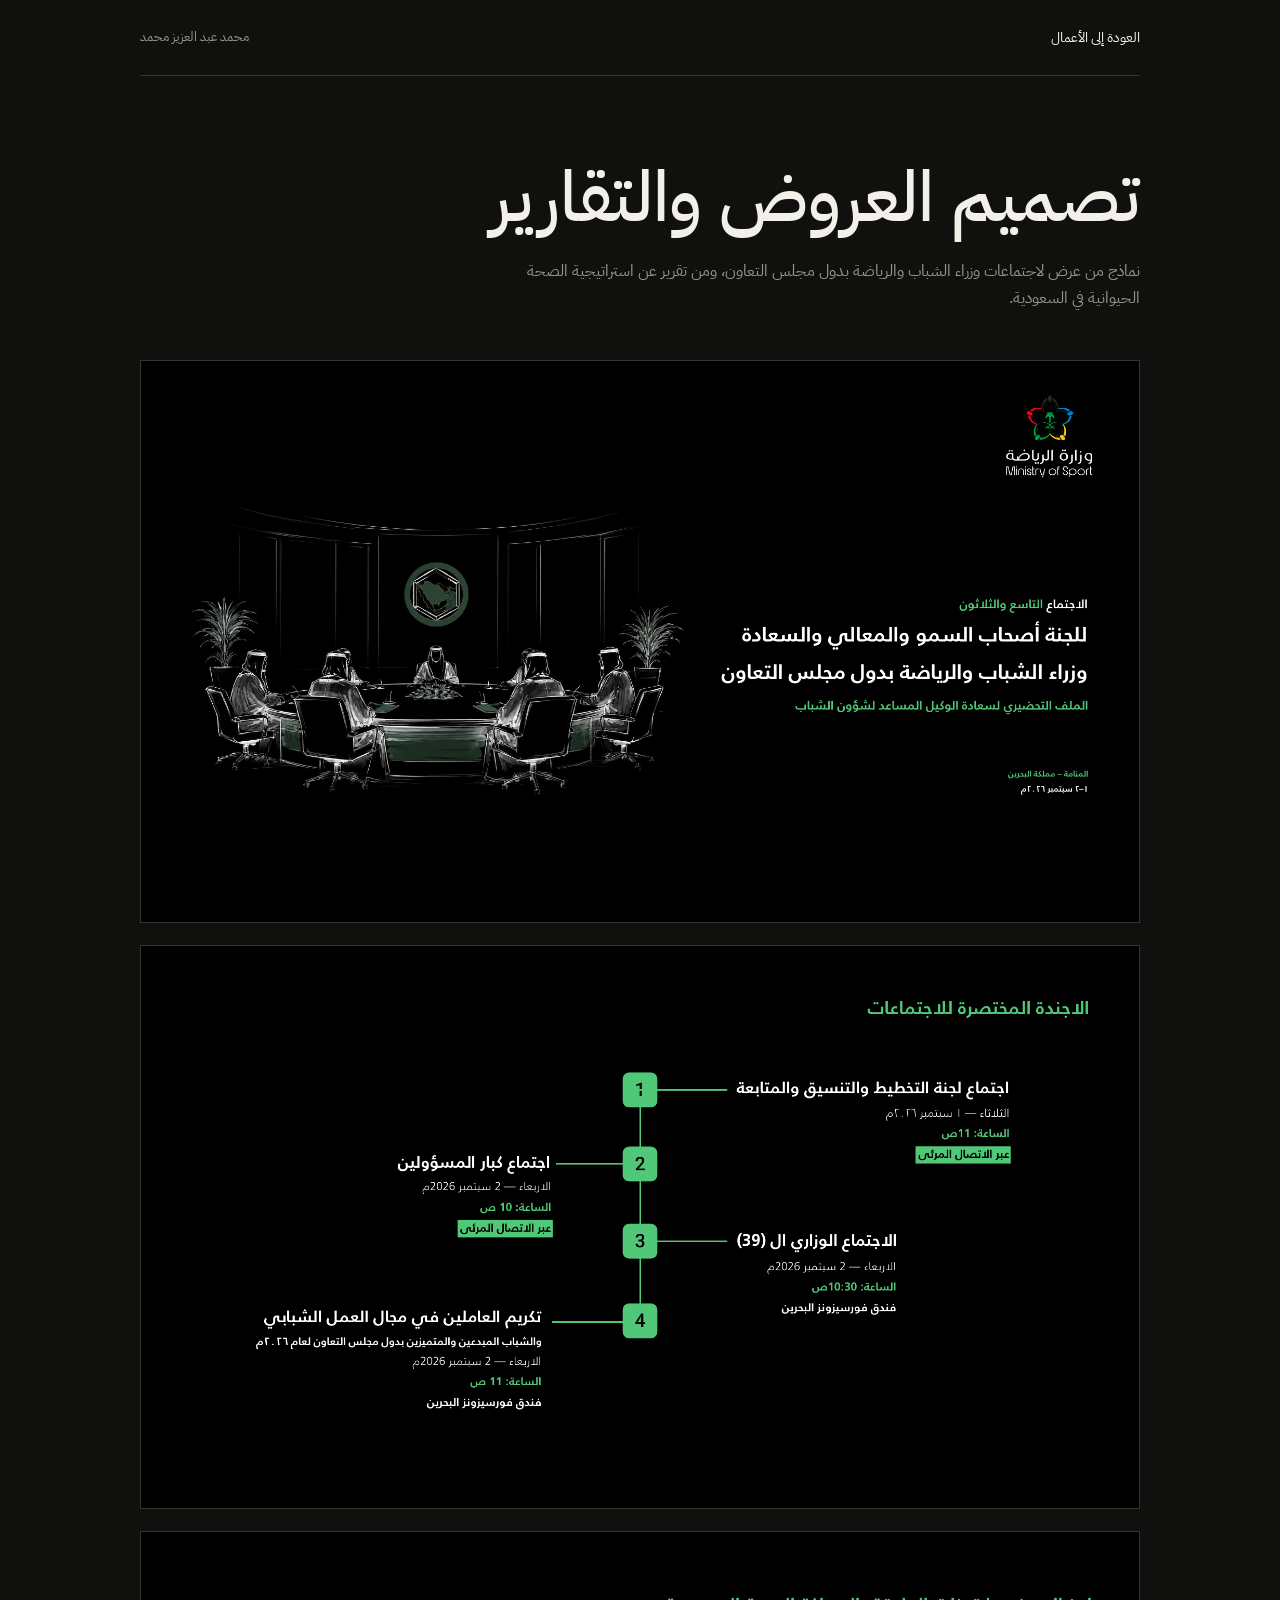
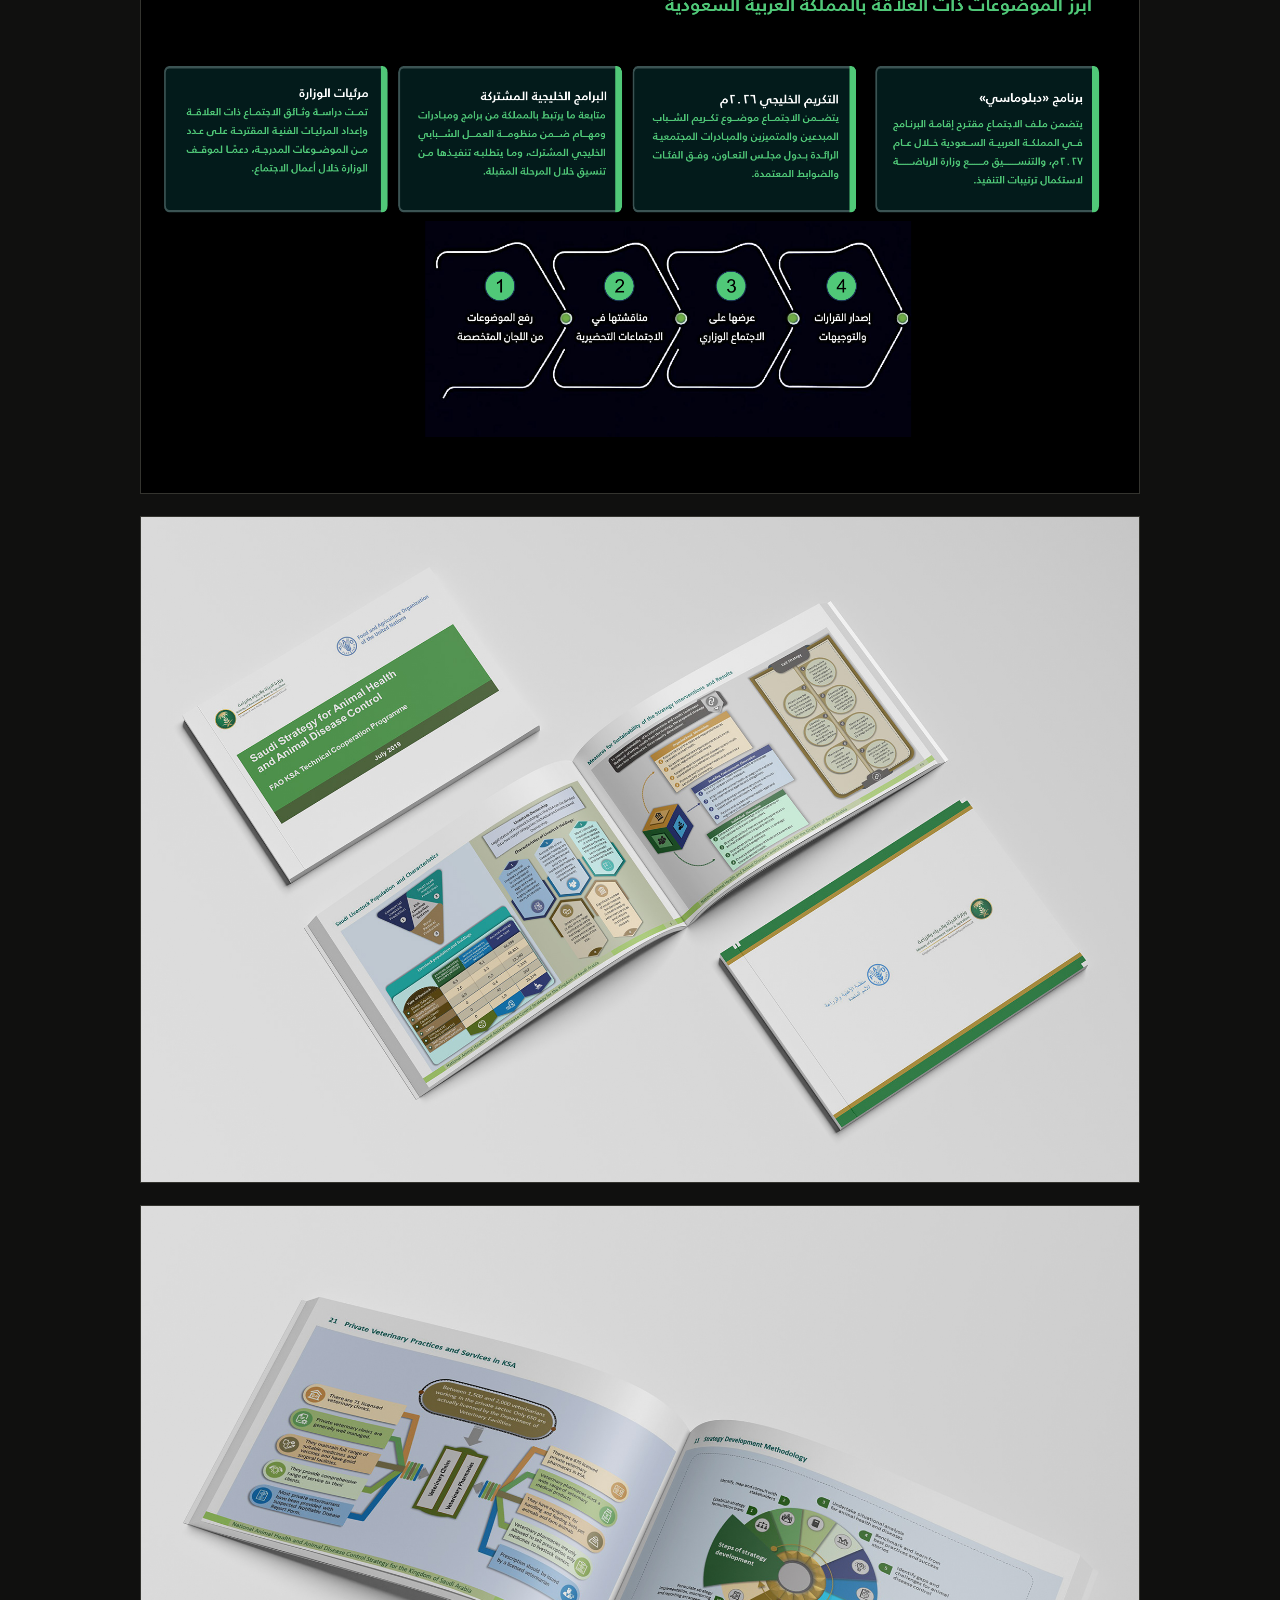
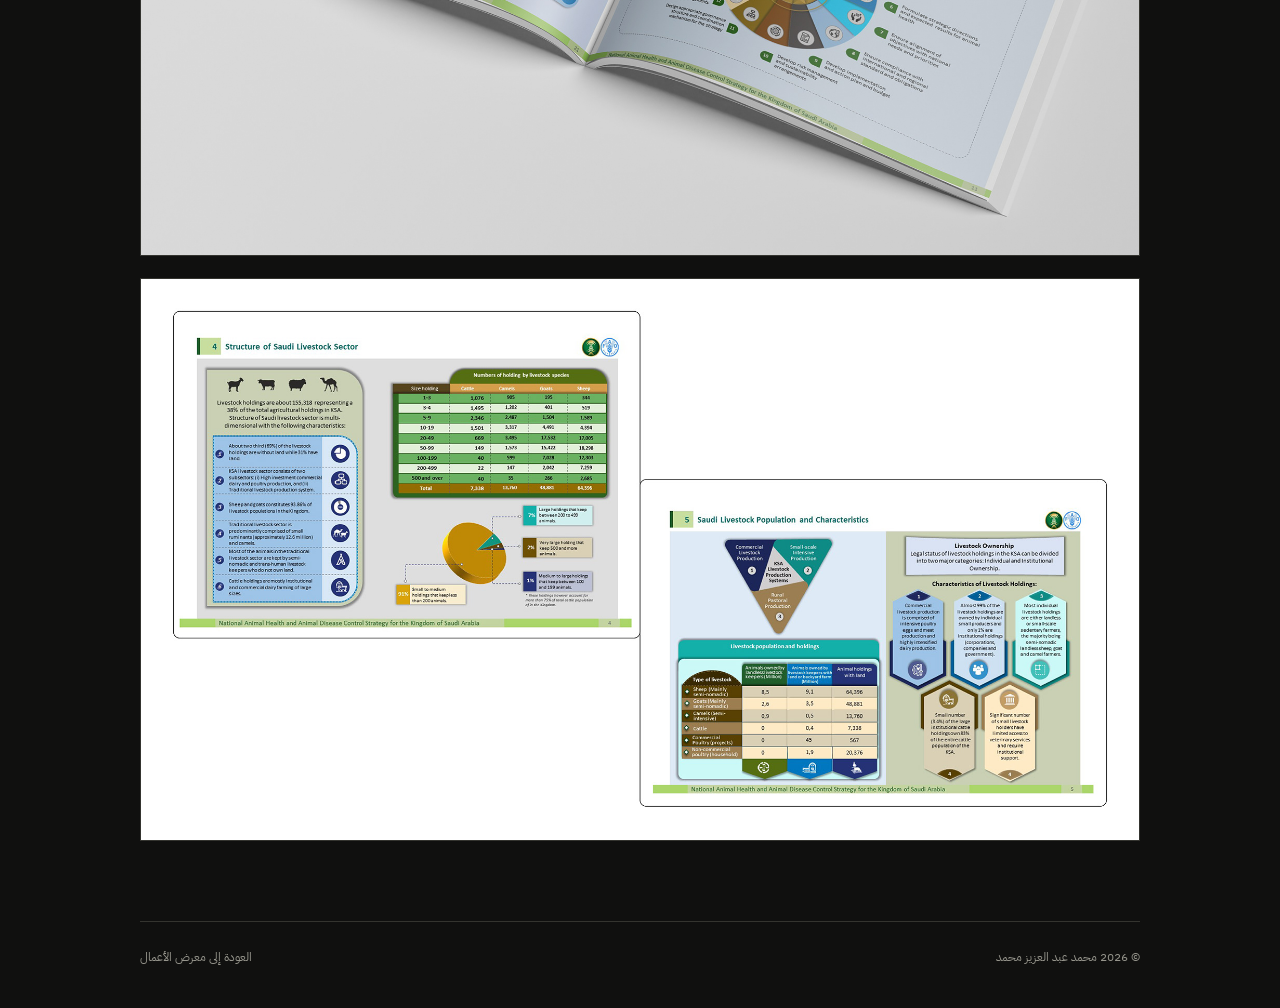
==== presentations.html @ 042aeb7d "Add presentations and reports portfolio project" ====
<!doctype html>
<html lang="ar" dir="rtl">
<head>
  <meta charset="utf-8">
  <meta name="viewport" content="width=device-width, initial-scale=1">
  <meta name="theme-color" content="#10100f">
  <meta name="description" content="نماذج من عرض لاجتماعات وزراء الشباب والرياضة بدول مجلس التعاون، ومن تقرير عن استراتيجية الصحة الحيوانية في السعودية.">
  <title>تصميم العروض والتقارير — محمد عبد العزيز محمد</title>
  <link rel="preconnect" href="https://fonts.googleapis.com">
  <link rel="preconnect" href="https://fonts.gstatic.com" crossorigin>
  <link href="https://fonts.googleapis.com/css2?family=DM+Sans:wght@400;500;600;700&family=IBM+Plex+Sans+Arabic:wght@400;500;600;700&display=swap" rel="stylesheet">
  <style>
    :root{color-scheme:dark;--bg:#10100f;--panel:#191917;--text:#f2f0e9;--muted:#96958c;--line:#34342f;--accent:#ff6848;--font:"IBM Plex Sans Arabic",sans-serif;--latin:"DM Sans",sans-serif}
    *{box-sizing:border-box}html{scroll-behavior:smooth}body{margin:0;background:var(--bg);color:var(--text);font-family:var(--font);line-height:1.7}.wrap{width:min(1000px,calc(100% - 40px));margin:auto}.topbar{height:76px;display:flex;align-items:center;justify-content:space-between;border-bottom:1px solid var(--line)}a{color:inherit}.back{color:var(--text);text-decoration:none;font-size:14px}.back span{color:var(--accent);margin-inline-start:8px}.brand{font-size:13px;color:var(--muted)}.intro{padding:78px 0 48px}.eyebrow{color:var(--accent);font-size:12px;margin:0 0 14px}.intro h1{font-size:clamp(38px,7vw,70px);line-height:1.25;font-weight:500;margin:0 0 16px}.intro p:last-child{color:var(--muted);max-width:640px;margin:0}.gallery{display:grid;gap:22px;padding-bottom:80px}.slide{margin:0;background:var(--panel);border:1px solid var(--line);overflow:hidden}.slide img{width:100%;height:auto;display:block}.slide figcaption{display:flex;gap:8px;align-items:center;justify-content:center;border-top:1px solid var(--line);padding:9px;color:var(--muted);font-size:12px}.slide figcaption b{font:12px var(--latin);color:var(--accent)}.footer{border-top:1px solid var(--line);padding:25px 0 40px;display:flex;justify-content:space-between;gap:20px;color:var(--muted);font-size:12px}.footer a{text-decoration:none}.footer a:hover{color:var(--accent)}@media(max-width:600px){.wrap{width:calc(100% - 28px)}.topbar{height:64px}.intro{padding:52px 0 30px}.gallery{gap:14px}.footer{flex-direction:column}}
  </style>
</head>
<body>
  <header class="topbar wrap"><a class="back" href="index.html#work">العودة إلى الأعمال</a><span class="brand">محمد عبد العزيز محمد</span></header>
  <main class="wrap">
    <section class="intro"><h1>تصميم العروض والتقارير</h1><p>نماذج من عرض لاجتماعات وزراء الشباب والرياضة بدول مجلس التعاون، ومن تقرير عن استراتيجية الصحة الحيوانية في السعودية.</p></section>
    <section class="gallery" aria-label="نماذج العروض والتقارير">
      <figure class="slide"><img src="pr-01-sports-cover.png" alt="غلاف عرض وزارة الرياضة" loading="lazy"></figure>
      <figure class="slide"><img src="pr-02-sports-agenda.png" alt="أجندة الاجتماعات في مخطط زمني" loading="lazy"></figure>
      <figure class="slide"><img src="pr-03-sports-priorities.png" alt="أبرز الموضوعات في بطاقات ومخطط" loading="lazy"></figure>
      <figure class="slide"><img src="pr-04-report-overview.jpg" alt="غلاف تقرير استراتيجية الصحة الحيوانية وصفحاته" loading="lazy"></figure>
      <figure class="slide"><img src="pr-05-report-spread.jpg" alt="صفحتان من التقرير تعرضان مخططات توضيحية" loading="lazy"></figure>
      <figure class="slide"><img src="pr-06-report-infographics.jpg" alt="جداول ورسوم توضيحية عن قطاع الثروة الحيوانية" loading="lazy"></figure>
    </section>
  </main>
  <footer class="footer wrap"><span>© 2026 محمد عبد العزيز محمد</span><a href="index.html#work">العودة إلى معرض الأعمال</a></footer>
</body>
</html>
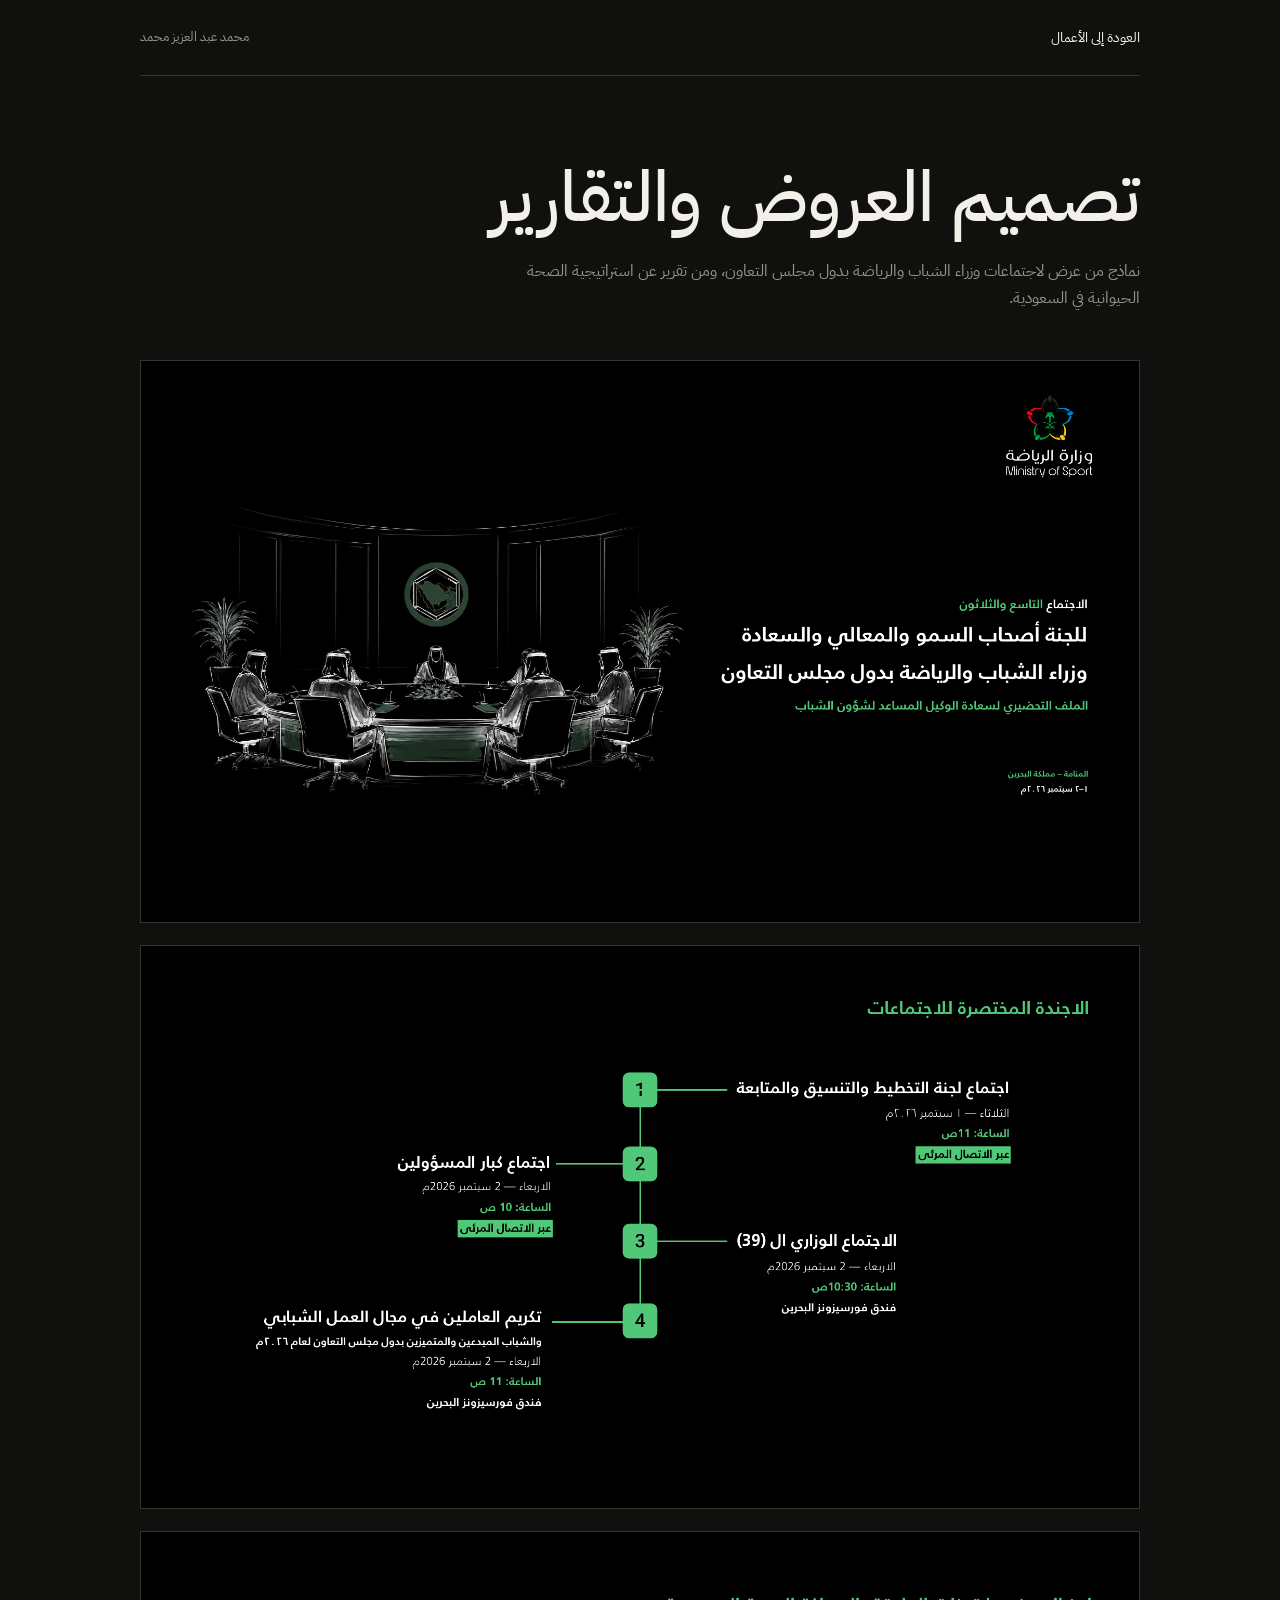
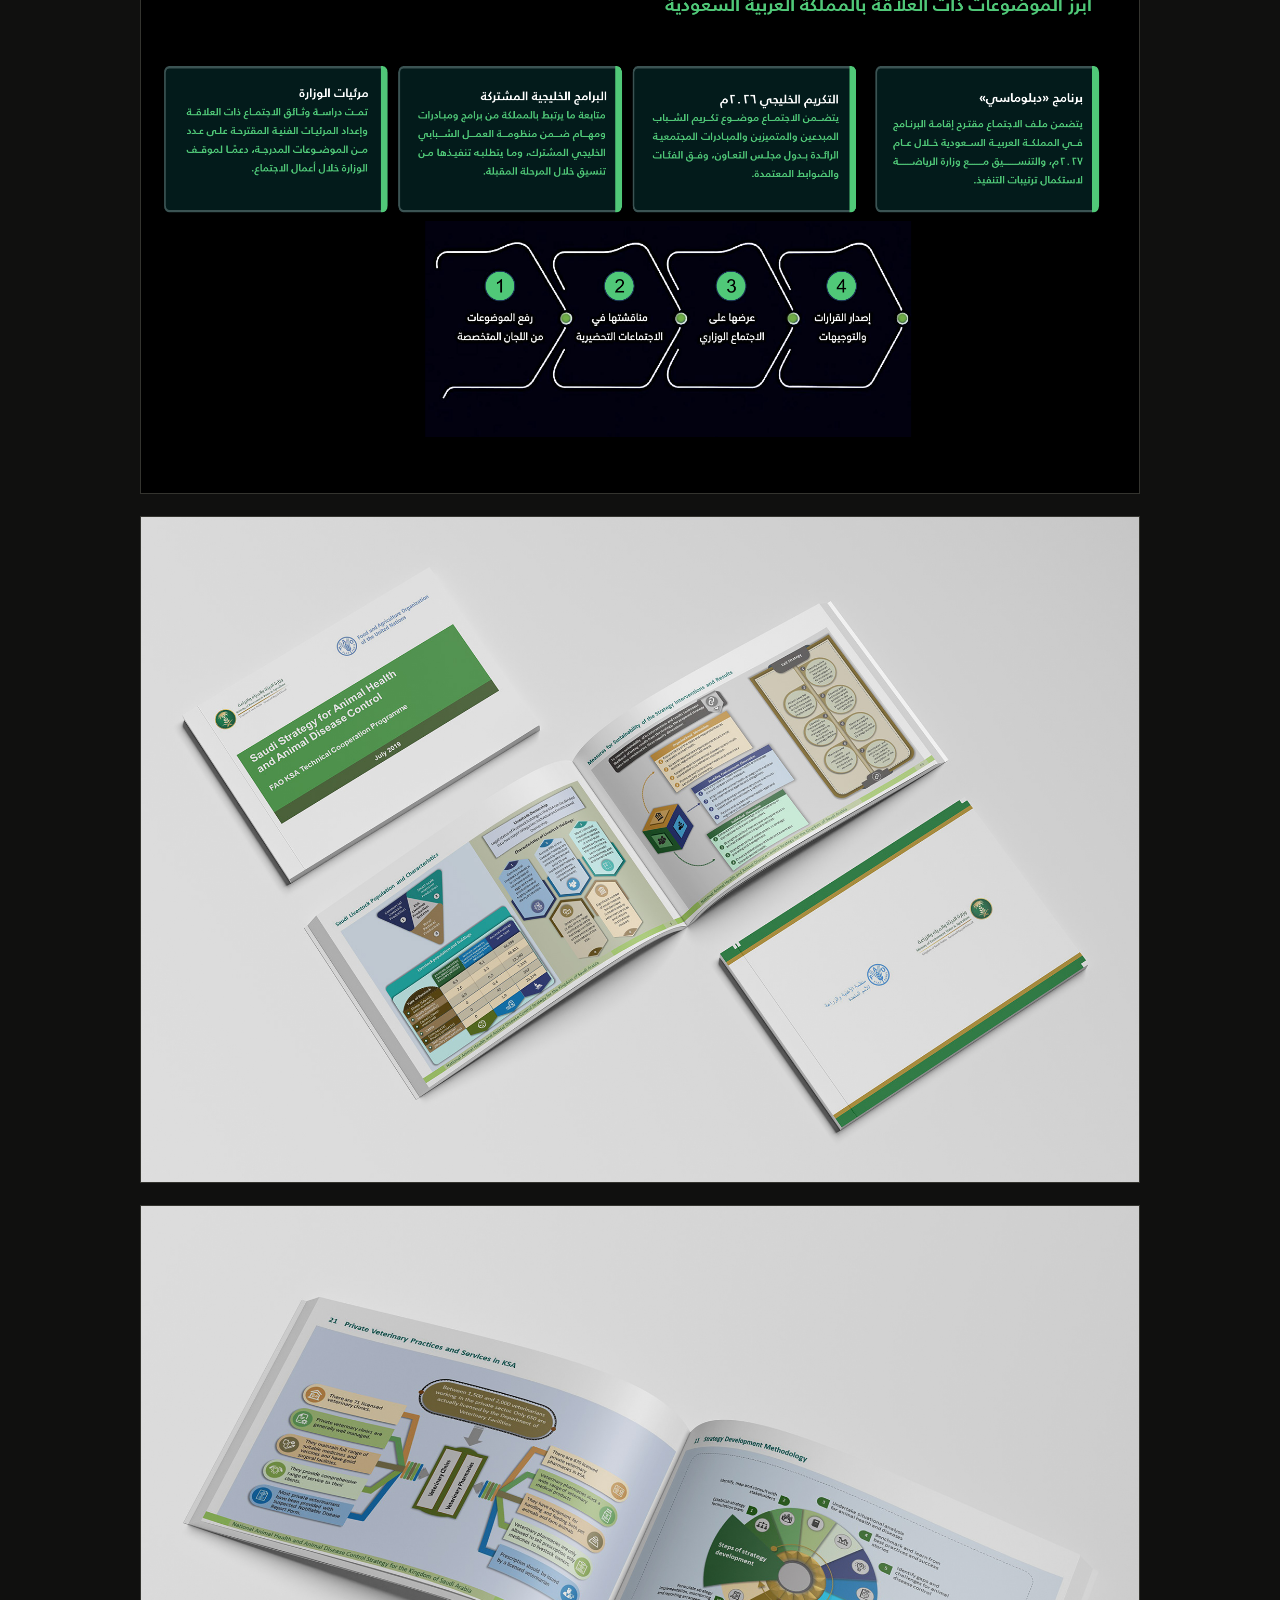
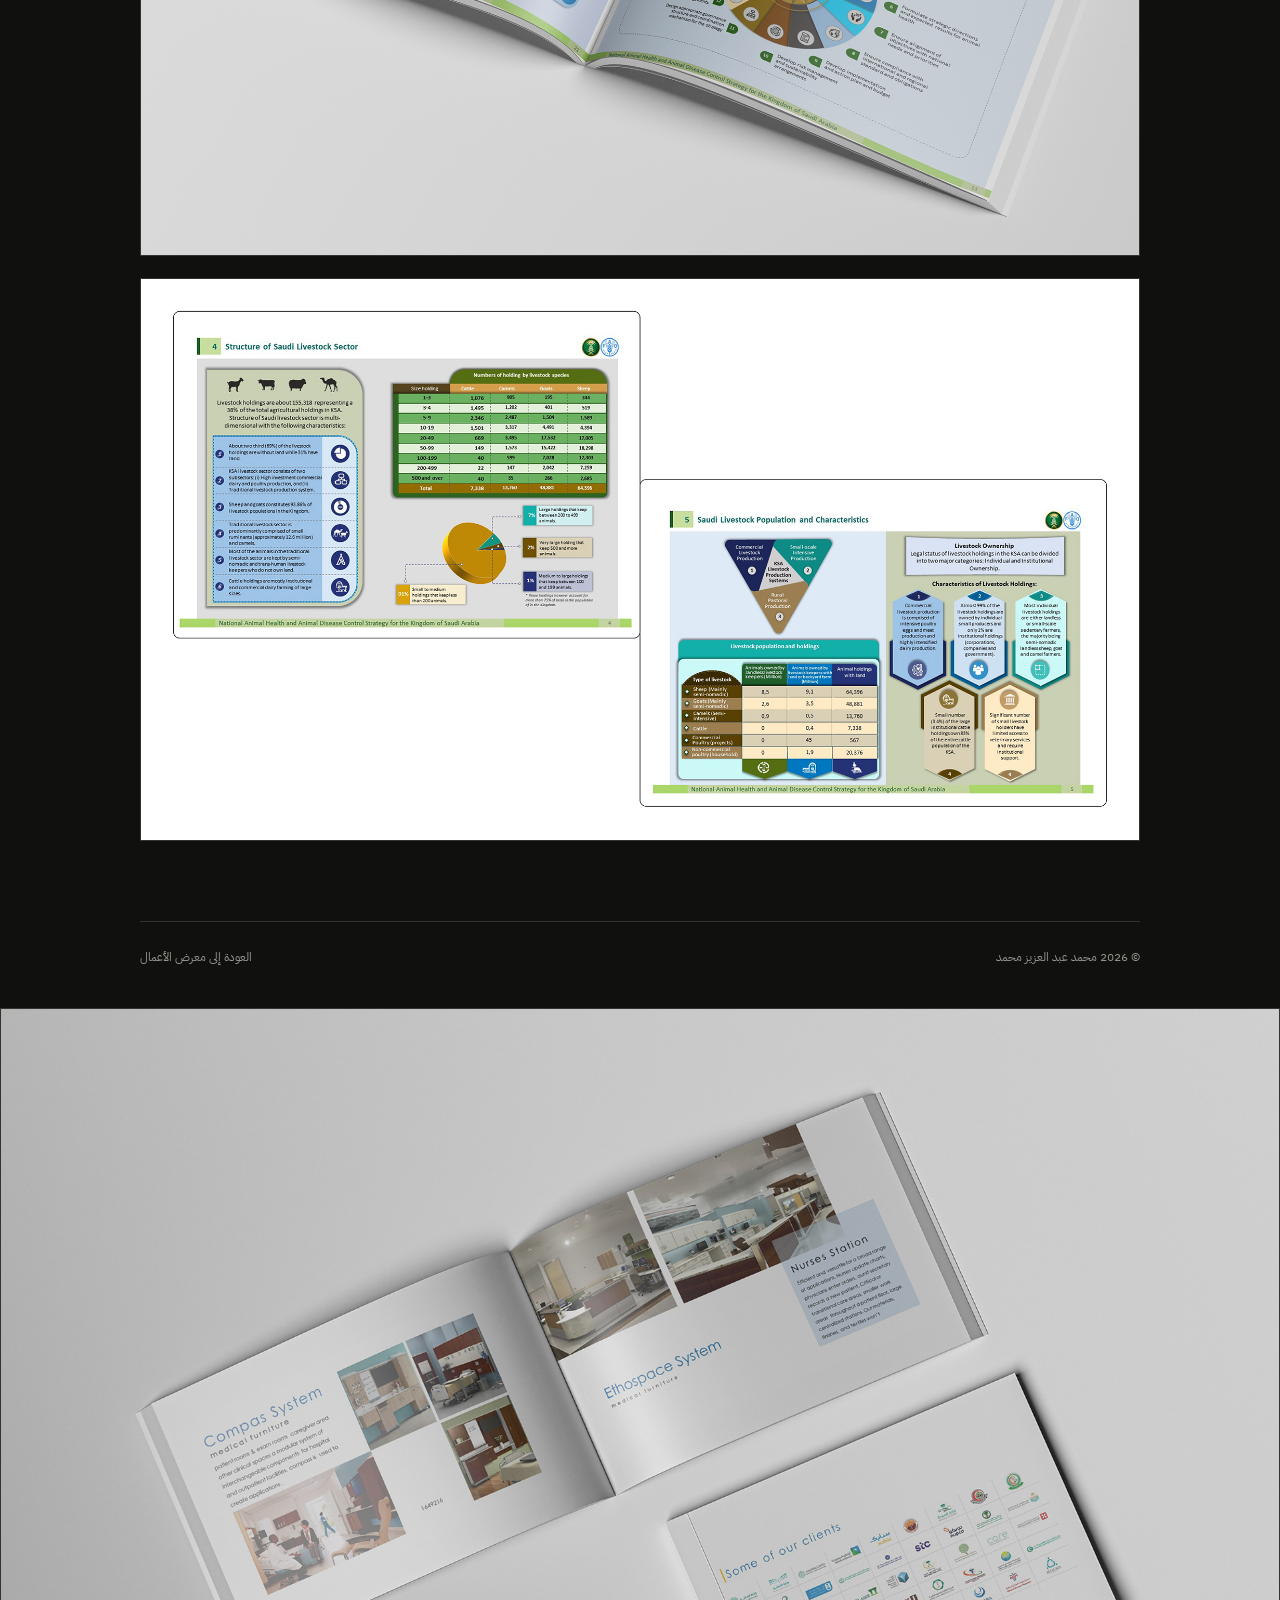
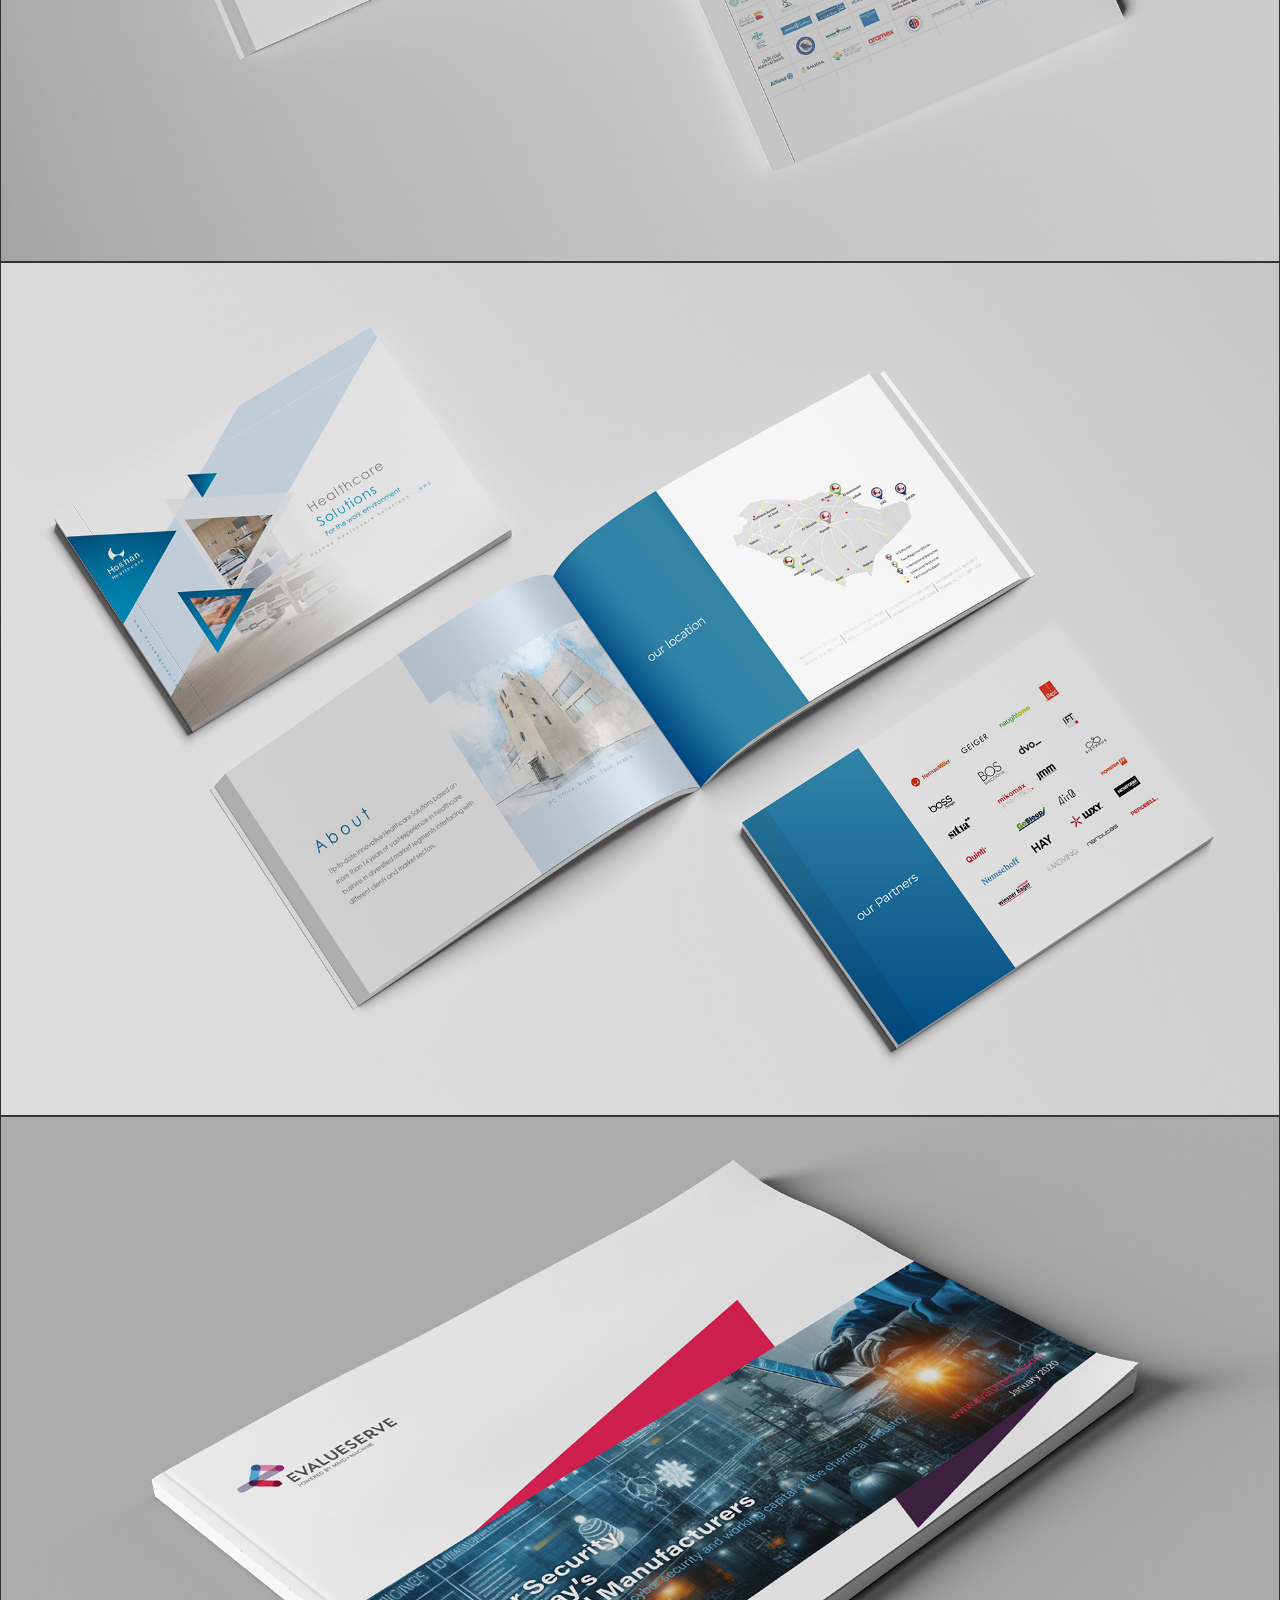
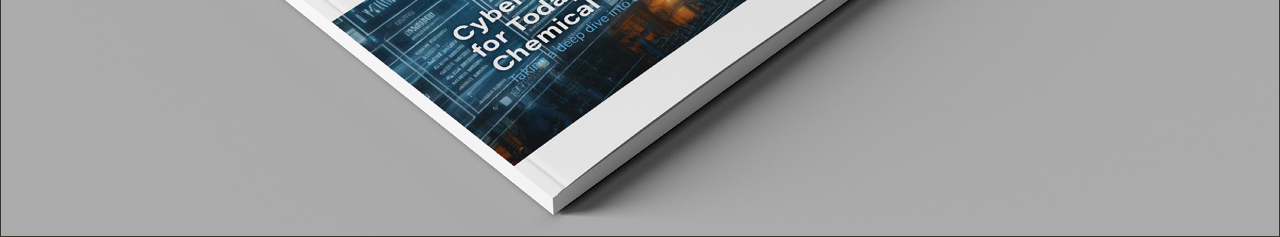
==== commit e9d65e86: "Update presentations.html" ====
--- a/presentations.html
+++ b/presentations.html
@@ -1,40 +1,40 @@
-<!doctype html>+<!doctype html>
 
-<html lang="ar" dir="rtl">+<html lang="ar" dir="rtl">
 
-<head>+<head>
 
-  <meta charset="utf-8">+  <meta charset="utf-8">
 
-  <meta name="viewport" content="width=device-width, initial-scale=1">+  <meta name="viewport" content="width=device-width, initial-scale=1">
 
-  <meta name="theme-color" content="#10100f">+  <meta name="theme-color" content="#10100f">
 
-  <meta name="description" content="نماذج من عرض لاجتماعات وزراء الشباب والرياضة بدول مجلس التعاون، ومن تقرير عن استراتيجية الصحة الحيوانية في السعودية.">+  <meta name="description" content="نماذج من عرض لاجتماعات وزراء الشباب والرياضة بدول مجلس التعاون، ومن تقرير عن استراتيجية الصحة الحيوانية في السعودية.">
 
-  <title>تصميم العروض والتقارير — محمد عبد العزيز محمد</title>+  <title>تصميم العروض والتقارير — محمد عبد العزيز محمد</title>
 
-  <link rel="preconnect" href="https://fonts.googleapis.com">+  <link rel="preconnect" href="https://fonts.googleapis.com">
 
-  <link rel="preconnect" href="https://fonts.gstatic.com" crossorigin>+  <link rel="preconnect" href="https://fonts.gstatic.com" crossorigin>
 
-  <link href="https://fonts.googleapis.com/css2?family=DM+Sans:wght@400;500;600;700&family=IBM+Plex+Sans+Arabic:wght@400;500;600;700&display=swap" rel="stylesheet">+  <link href="https://fonts.googleapis.com/css2?family=DM+Sans:wght@400;500;600;700&family=IBM+Plex+Sans+Arabic:wght@400;500;600;700&display=swap" rel="stylesheet">
 
-  <style>+  <style>
 
-    :root{color-scheme:dark;--bg:#10100f;--panel:#191917;--text:#f2f0e9;--muted:#96958c;--line:#34342f;--accent:#ff6848;--font:"IBM Plex Sans Arabic",sans-serif;--latin:"DM Sans",sans-serif}+    :root{color-scheme:dark;--bg:#10100f;--panel:#191917;--text:#f2f0e9;--muted:#96958c;--line:#34342f;--accent:#ff6848;--font:"IBM Plex Sans Arabic",sans-serif;--latin:"DM Sans",sans-serif}
 
-    *{box-sizing:border-box}html{scroll-behavior:smooth}body{margin:0;background:var(--bg);color:var(--text);font-family:var(--font);line-height:1.7}.wrap{width:min(1000px,calc(100% - 40px));margin:auto}.topbar{height:76px;display:flex;align-items:center;justify-content:space-between;border-bottom:1px solid var(--line)}a{color:inherit}.back{color:var(--text);text-decoration:none;font-size:14px}.back span{color:var(--accent);margin-inline-start:8px}.brand{font-size:13px;color:var(--muted)}.intro{padding:78px 0 48px}.eyebrow{color:var(--accent);font-size:12px;margin:0 0 14px}.intro h1{font-size:clamp(38px,7vw,70px);line-height:1.25;font-weight:500;margin:0 0 16px}.intro p:last-child{color:var(--muted);max-width:640px;margin:0}.gallery{display:grid;gap:22px;padding-bottom:80px}.slide{margin:0;background:var(--panel);border:1px solid var(--line);overflow:hidden}.slide img{width:100%;height:auto;display:block}.slide figcaption{display:flex;gap:8px;align-items:center;justify-content:center;border-top:1px solid var(--line);padding:9px;color:var(--muted);font-size:12px}.slide figcaption b{font:12px var(--latin);color:var(--accent)}.footer{border-top:1px solid var(--line);padding:25px 0 40px;display:flex;justify-content:space-between;gap:20px;color:var(--muted);font-size:12px}.footer a{text-decoration:none}.footer a:hover{color:var(--accent)}@media(max-width:600px){.wrap{width:calc(100% - 28px)}.topbar{height:64px}.intro{padding:52px 0 30px}.gallery{gap:14px}.footer{flex-direction:column}}+    *{box-sizing:border-box}html{scroll-behavior:smooth}body{margin:0;background:var(--bg);color:var(--text);font-family:var(--font);line-height:1.7}.wrap{width:min(1000px,calc(100% - 40px));margin:auto}.topbar{height:76px;display:flex;align-items:center;justify-content:space-between;border-bottom:1px solid var(--line)}a{color:inherit}.back{color:var(--text);text-decoration:none;font-size:14px}.back span{color:var(--accent);margin-inline-start:8px}.brand{font-size:13px;color:var(--muted)}.intro{padding:78px 0 48px}.eyebrow{color:var(--accent);font-size:12px;margin:0 0 14px}.intro h1{font-size:clamp(38px,7vw,70px);line-height:1.25;font-weight:500;margin:0 0 16px}.intro p:last-child{color:var(--muted);max-width:640px;margin:0}.gallery{display:grid;gap:22px;padding-bottom:80px}.slide{margin:0;background:var(--panel);border:1px solid var(--line);overflow:hidden}.slide img{width:100%;height:auto;display:block}.slide figcaption{display:flex;gap:8px;align-items:center;justify-content:center;border-top:1px solid var(--line);padding:9px;color:var(--muted);font-size:12px}.slide figcaption b{font:12px var(--latin);color:var(--accent)}.footer{border-top:1px solid var(--line);padding:25px 0 40px;display:flex;justify-content:space-between;gap:20px;color:var(--muted);font-size:12px}.footer a{text-decoration:none}.footer a:hover{color:var(--accent)}@media(max-width:600px){.wrap{width:calc(100% - 28px)}.topbar{height:64px}.intro{padding:52px 0 30px}.gallery{gap:14px}.footer{flex-direction:column}}
 
-  </style>+  </style>
 
-</head>+</head>
 
-<body>+<body>
 
-  <header class="topbar wrap"><a class="back" href="index.html#work">العودة إلى الأعمال</a><span class="brand">محمد عبد العزيز محمد</span></header>+  <header class="topbar wrap"><a class="back" href="index.html#work">العودة إلى الأعمال</a><span class="brand">محمد عبد العزيز محمد</span></header>
 
-  <main class="wrap">+  <main class="wrap">
 
     <section class="intro"><h1>تصميم العروض والتقارير</h1><p>نماذج من عرض لاجتماعات وزراء الشباب والرياضة بدول مجلس التعاون، ومن تقرير عن استراتيجية الصحة الحيوانية في السعودية.</p></section>
     <section class="gallery" aria-label="نماذج العروض والتقارير">
@@ -44,12 +44,15 @@
       <figure class="slide"><img src="pr-04-report-overview.jpg" alt="غلاف تقرير استراتيجية الصحة الحيوانية وصفحاته" loading="lazy"></figure>
       <figure class="slide"><img src="pr-05-report-spread.jpg" alt="صفحتان من التقرير تعرضان مخططات توضيحية" loading="lazy"></figure>
       <figure class="slide"><img src="pr-06-report-infographics.jpg" alt="جداول ورسوم توضيحية عن قطاع الثروة الحيوانية" loading="lazy"></figure>
-    </section>+    </section>
 
-  </main>+  </main>
 
-  <footer class="footer wrap"><span>© 2026 محمد عبد العزيز محمد</span><a href="index.html#work">العودة إلى معرض الأعمال</a></footer>+  <footer class="footer wrap"><span>© 2026 محمد عبد العزيز محمد</span><a href="index.html#work">العودة إلى معرض الأعمال</a></footer>
 
-</body>+</body>
 
-</html>+</html>
+      <figure class="slide"><img src="4f44d7247696995.69e0b68868749.jpg" alt="كتيب حلول الرعاية الصحية وعرض العملاء" loading="lazy"></figure>
+      <figure class="slide"><img src="bc7b2d247696995.69e0b68867a0b.jpg" alt="ملف تعريفي لحلول Hoshan Healthcare" loading="lazy"></figure>
+      <figure class="slide"><img src="f092dd247696995.69e0b688620aa.jpg" alt="غلاف تقرير الأمن السيبراني للصناعة الكيميائية" loading="lazy"></figure>
